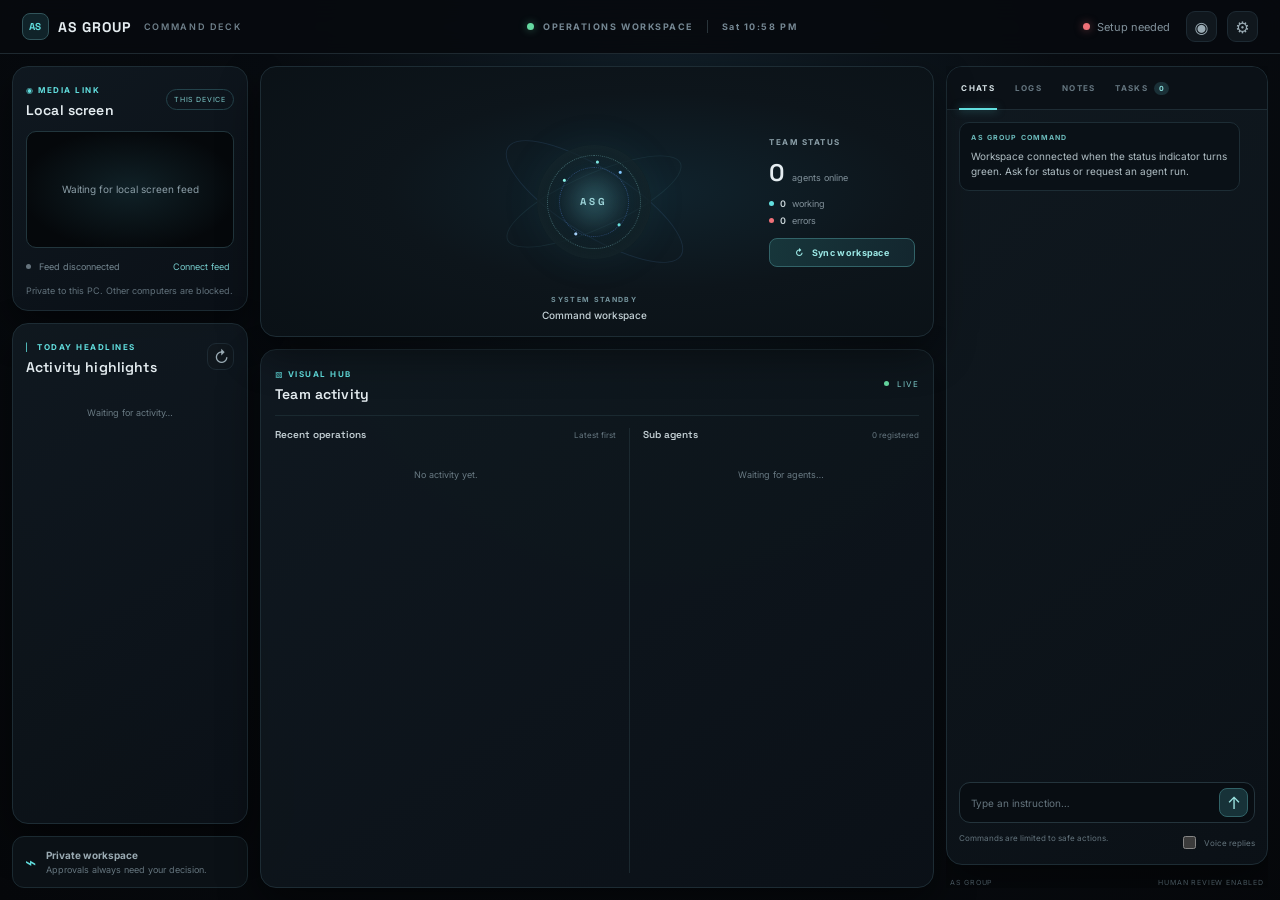
==== frontend/dashboard.html @ 1a02e199 "Deploy command center dashboard and agents" ====
<!doctype html>
<html lang="en">
<head>
<meta charset="utf-8">
<meta name="viewport" content="width=device-width, initial-scale=1">
<meta name="theme-color" content="#070b10">
<title>AS GROUP Command — Operations Deck</title>
<link rel="stylesheet" href="dash.css">
<link rel="preconnect" href="https://fonts.googleapis.com">
<link href="https://fonts.googleapis.com/css2?family=Space+Grotesk:wght@500;600;700&family=Inter:wght@400;500;600;700&display=swap" rel="stylesheet">
</head>
<body>
<header class="topbar">
  <div class="brand"><span class="brand-mark">AS</span><span>AS GROUP</span><i>COMMAND DECK</i></div>
  <div class="topbar-center"><span class="live-dot"></span><span>OPERATIONS WORKSPACE</span><span class="top-divider"></span><span id="systemClock">--:--</span></div>
  <div class="topbar-actions">
    <span class="connection"><span id="connDot" class="dot idle"></span><span id="connText">Connecting</span></span>
    <button id="micBtn" class="icon-button" title="Voice command" aria-label="Voice command">◉</button>
    <button id="settingsBtn" class="icon-button" title="Backend connection" aria-label="Backend connection">⚙</button>
  </div>
</header>

<div id="settings" class="settings-drawer hidden">
  <div class="drawer-title"><div><span class="eyebrow">CONNECTION</span><h2>Backend settings</h2></div><button id="closeSettings" class="icon-button" aria-label="Close settings">×</button></div>
  <label>Backend URL <input id="baseUrl" placeholder="http://127.0.0.1:8000"></label>
  <label>API token <input id="apiToken" type="password" placeholder="from config.yaml"></label>
  <button id="saveSettings" class="button-primary">Connect</button>
  <p class="hint">Screen previews only work from the backend PC itself. Other dashboard data can connect over your private network.</p>
</div>

<main class="dashboard">
  <aside class="left-column">
    <section class="panel screen-panel">
      <div class="section-heading"><div><span class="eyebrow">◉ MEDIA LINK</span><h2>Local screen</h2></div><span class="privacy-chip">THIS DEVICE</span></div>
      <div class="screen-preview"><img id="screenLive" alt="Live screen from this backend device"><div id="screenState" class="screen-state">Waiting for local screen feed</div></div>
      <div class="screen-toolbar"><span id="screenFeedState"><i class="tiny-dot"></i> Feed disconnected</span><button id="screenBtn" class="text-button">Connect feed</button></div>
      <p class="microcopy">Private to this PC. Other computers are blocked.</p>
    </section>

    <section class="panel headlines-panel">
      <div class="section-heading"><div><span class="eyebrow">▏ TODAY HEADLINES</span><h2>Activity highlights</h2></div><button id="refreshBtn" class="icon-button small" title="Refresh workspace" aria-label="Refresh workspace">↻</button></div>
      <div id="headlines" class="headlines-list"><div class="empty-small">Waiting for activity…</div></div>
    </section>

    <section class="privacy-note">
      <span class="privacy-icon">⌁</span><span><b>Private workspace</b><small>Approvals always need your decision.</small></span>
    </section>
  </aside>

  <section class="center-column">
    <section class="panel core-panel">
      <div id="agentNodes" class="agent-nodes" aria-label="Agent status nodes"></div>
      <div class="core-visual">
        <div class="orbit orbit-one"></div><div class="orbit orbit-two"></div>
        <div class="core-sphere"><div class="sphere-glow"></div><div class="sphere-points"></div><span>ASG</span></div>
        <div class="core-caption"><span id="coreStatus" class="eyebrow">SYSTEM STANDBY</span><strong id="coreHeadline">Command workspace</strong></div>
      </div>
      <div class="core-side">
        <span class="eyebrow">TEAM STATUS</span>
        <div class="core-count"><strong id="agentCount">0</strong><span>agents online</span></div>
        <div class="core-metrics"><span><i class="metric-dot active"></i><b id="workingCount">0</b> working</span><span><i class="metric-dot danger"></i><b id="errorCount">0</b> errors</span></div>
        <button id="syncBtn" class="button-primary">↻ &nbsp; Sync workspace</button>
      </div>
    </section>

    <section class="panel visual-hub">
      <div class="hub-header"><div><span class="eyebrow">▧ VISUAL HUB</span><h2>Team activity</h2></div><span class="live-label"><i class="tiny-dot"></i> LIVE</span></div>
      <div class="hub-grid">
        <section class="activity-section"><div class="subheading"><h3>Recent operations</h3><span>Latest first</span></div><div id="activity" class="activity-feed"><div class="empty-small">No activity yet.</div></div></section>
        <section class="agents-section"><div class="subheading"><h3>Sub agents</h3><span id="agentGridCount">0 registered</span></div><div id="agents" class="agent-grid"><div class="empty-small">Waiting for agents…</div></div></section>
      </div>
    </section>
  </section>

  <aside class="right-column">
    <section class="panel command-panel">
      <nav class="tabbar" aria-label="Workspace panels">
        <button class="tab active" data-tab="chats" aria-selected="true">CHATS</button>
        <button class="tab" data-tab="logs" aria-selected="false">LOGS</button>
        <button class="tab" data-tab="notes" aria-selected="false">NOTES</button>
        <button class="tab" data-tab="tasks" aria-selected="false">TASKS <span id="taskBadge" class="tab-count">0</span></button>
      </nav>

      <section id="view-chats" class="tab-view chat-view">
        <div id="chatMessages" class="chat-messages"><div class="chat-message assistant"><span class="message-tag">AS GROUP COMMAND</span><p>Workspace connected when the status indicator turns green. Ask for status or request an agent run.</p></div></div>
        <form id="commandForm" class="composer"><input id="commandInput" autocomplete="off" placeholder="Type an instruction…" aria-label="Command"><button type="submit" aria-label="Send command">↑</button></form>
        <div class="chat-footer"><span>Commands are limited to safe actions.</span><label><input type="checkbox" id="ttsToggle"> Voice replies</label></div>
      </section>

      <section id="view-logs" class="tab-view logs-view hidden"><div class="view-heading"><span class="eyebrow">SYSTEM LOG</span><h2>Recent events</h2></div><div id="logs" class="logs-feed"><div class="empty-small">No log entries.</div></div></section>

      <section id="view-notes" class="tab-view notes-view hidden"><div class="view-heading"><span class="eyebrow">PERSONAL SPACE</span><h2>Local notes</h2><p>Notes stay in this browser and are not sent to the backend.</p></div><textarea id="notesInput" placeholder="Keep a private note…"></textarea><div class="notes-footer"><span id="notesStatus">Saved on this device</span><button id="saveNotes" class="button-secondary">Save notes</button></div></section>

      <section id="view-tasks" class="tab-view tasks-view hidden"><div class="view-heading"><span class="eyebrow">REVIEW REQUIRED</span><h2>Approval queue</h2><p>Nothing here runs until you approve it.</p></div><div id="approvals"><div class="empty-small">Loading approvals…</div></div></section>
    </section>
    <div class="right-footer"><span>AS GROUP</span><span>HUMAN REVIEW ENABLED</span></div>
  </aside>
</main>

<div id="agentModal" class="agent-modal hidden" aria-hidden="true">
  <section class="agent-dialog" role="dialog" aria-modal="true" aria-labelledby="agentDetailName">
    <div class="detail-header"><div><span class="eyebrow">AGENT DETAILS</span><h2 id="agentDetailName">Agent</h2></div><button id="closeAgentDetail" class="icon-button" aria-label="Close agent details">×</button></div>
    <div class="detail-status"><span id="agentDetailDot" class="dot idle"></span><span id="agentDetailStatus">idle</span><span id="agentDetailLastRun"></span></div>
    <p id="agentDetailSummary" class="detail-summary"></p>
    <div class="detail-activity-heading"><h3>Recent activity</h3><span>Latest first</span></div>
    <div id="agentDetailActivity" class="detail-activity"><div class="empty-small">Loading activity…</div></div>
    <p class="pause-note">Pausing prevents future runs. A run already in progress may finish.</p>
    <div id="agentDetailError" class="detail-error hidden"></div>
    <button id="agentPauseBtn" class="button-primary pause-action">Pause agent</button>
  </section>
</div>

<script src="app.js"></script>
</body>
</html>
---- frontend/dash.css ----
:root{
  color-scheme:dark;--bg:#070a0e;--panel:#0d141a;--panel-2:#111b22;--line:#1d2a33;
  --line-bright:#29434a;--text:#e5edf1;--muted:#81919b;--faint:#52616b;
  --cyan:#62dfdf;--blue:#4e93f1;--green:#65d9a1;--amber:#ecb75f;--red:#f07178;
  --shadow:0 16px 42px #0007
}
*{box-sizing:border-box}
html,body{min-height:100%;margin:0}
body{background:radial-gradient(ellipse at 52% 15%,#11202a 0,#080c11 42%,#05070a 100%);color:var(--text);font:13px Inter,system-ui,sans-serif;overflow-x:hidden}
button,input,textarea{font:inherit}
button{color:inherit}
.topbar{height:54px;display:flex;align-items:center;justify-content:space-between;padding:0 22px;border-bottom:1px solid #1e2930;background:#070a0eed;position:sticky;top:0;z-index:10;backdrop-filter:blur(16px)}
.brand{display:flex;align-items:center;gap:9px;font:700 14px "Space Grotesk",sans-serif;letter-spacing:.07em;white-space:nowrap}
.brand-mark{display:grid;place-items:center;width:27px;height:27px;border:1px solid #31545a;background:#102329;color:var(--cyan);border-radius:8px;font-size:10px}
.brand i{font:600 9px Inter,sans-serif;letter-spacing:.18em;color:#6f808b;margin-left:4px}
.topbar-center{display:flex;align-items:center;gap:9px;color:#758793;font-size:9px;font-weight:700;letter-spacing:.17em}
.live-dot,.tiny-dot,.dot,.metric-dot{display:inline-block;width:7px;height:7px;border-radius:50%;background:var(--green);box-shadow:0 0 9px #65d9a177}
.top-divider{height:13px;border-left:1px solid #29343a;margin:0 5px}
.topbar-actions{display:flex;align-items:center;gap:10px;color:var(--muted)}
.connection{display:flex;align-items:center;gap:7px;font-size:11px;margin-right:6px}
.dot.idle{background:#697680;box-shadow:none}.dot.paused{background:var(--amber);box-shadow:0 0 7px #ecb75f66}.dot.working{background:var(--cyan);box-shadow:0 0 8px #62dfdf80;animation:pulse 1.4s infinite}.dot.error{background:var(--red);box-shadow:0 0 8px #f0717880}.dot.ok{background:var(--green)}
.icon-button{width:31px;height:31px;border:1px solid var(--line);border-radius:9px;background:#10171d;color:#9aabb4;cursor:pointer;font-size:16px;transition:.18s}
.icon-button:hover,.button-secondary:hover{border-color:#3d7073;color:var(--cyan)}
.icon-button.small{width:27px;height:27px;font-size:16px}
.dashboard{height:calc(100vh - 54px);min-height:660px;max-width:1920px;margin:auto;padding:12px;display:grid;grid-template-columns:minmax(205px,18.8%) minmax(390px,1fr) minmax(285px,25.6%);gap:12px}
.left-column,.center-column,.right-column{min-width:0;min-height:0;display:flex;flex-direction:column;gap:12px}
.panel{background:linear-gradient(145deg,#101920f5,#0b1117f5);border:1px solid #1d2c34;border-radius:16px;box-shadow:var(--shadow);overflow:hidden}
.screen-panel{padding:13px;flex:0 0 auto}
.section-heading,.hub-header,.drawer-title{display:flex;align-items:center;justify-content:space-between;gap:10px}
.eyebrow{font-size:8px;font-weight:700;letter-spacing:.19em;color:var(--cyan)}
h2,h3,p{margin:0}
.section-heading h2,.hub-header h2,.view-heading h2,.drawer-title h2{font:600 14px "Space Grotesk",sans-serif;letter-spacing:.01em;margin-top:5px}
.privacy-chip{font-size:7px;letter-spacing:.12em;padding:5px 7px;border:1px solid #23424a;border-radius:99px;color:#7dc9c9;white-space:nowrap}
.screen-preview{margin-top:12px;position:relative;aspect-ratio:16/9;min-height:110px;max-height:180px;background:radial-gradient(ellipse,#102127,#05080b 75%);border:1px solid #22363d;border-radius:10px;overflow:hidden;display:flex;align-items:center;justify-content:center}
.screen-preview img{display:none;width:100%;height:100%;object-fit:contain;background:#050607}
.screen-preview img.ready{display:block}
.screen-state{max-width:90%;text-align:center;color:#8b9da6;font-size:10px;line-height:1.5}
.screen-toolbar{display:flex;justify-content:space-between;align-items:center;margin-top:9px;color:#758791;font-size:9px}
.tiny-dot{width:5px;height:5px;margin-right:5px;vertical-align:1px;background:#65737d;box-shadow:none}
.screen-toolbar.connected .tiny-dot{background:var(--green);box-shadow:0 0 6px #65d9a177}
.text-button{border:0;background:none;color:#76cccc;cursor:pointer;font-size:9px;padding:4px}
.microcopy{color:#61717b;font-size:9px;line-height:1.45;margin-top:8px}
.headlines-panel{padding:13px;flex:1;min-height:140px;display:flex;flex-direction:column}
.headlines-list{overflow:auto;margin-top:11px}
.headline{padding:10px 0;border-top:1px solid #1b2930}
.headline:first-child{border-top:0;padding-top:2px}
.headline-title{font-size:9px;font-weight:700;text-transform:uppercase;letter-spacing:.08em;color:#b1c3ca;line-height:1.5}
.headline-meta{font-size:8px;letter-spacing:.08em;color:var(--cyan);margin-top:4px}
.headline p{font-size:9px;line-height:1.5;color:#7f909a;margin-top:5px;word-break:break-word}
.privacy-note{display:flex;align-items:center;gap:10px;border:1px solid #1b2a31;border-radius:12px;background:#0b1116;padding:12px;color:#9aaab2}
.privacy-icon{color:var(--cyan);font-size:19px}.privacy-note b,.privacy-note small{display:block}.privacy-note b{font-size:10px}.privacy-note small{font-size:9px;color:#65757e;margin-top:3px}
.core-panel{min-height:225px;flex:0 0 33%;position:relative;display:grid;grid-template-columns:minmax(105px,22%) 1fr minmax(130px,23%);align-items:center;padding:15px 18px;background:radial-gradient(ellipse at 58% 46%,#10232d 0,#0d151b 48%,#0a1116 100%)}
.agent-nodes{display:flex;flex-direction:column;gap:8px;z-index:1}
.agent-node{display:flex;align-items:center;gap:8px;border:1px solid #1d2b33;border-radius:8px;background:#0b1117d9;padding:8px 9px;color:#b0bec5;font-size:9px;min-width:0;box-shadow:0 5px 12px #0003}
.agent-node .dot{width:6px;height:6px;flex:0 0 auto}.agent-node span:last-child{overflow:hidden;text-overflow:ellipsis;white-space:nowrap}
.core-visual{height:100%;min-height:190px;display:flex;flex-direction:column;align-items:center;justify-content:center;position:relative;overflow:hidden}
.core-sphere{width:114px;height:114px;border-radius:50%;position:relative;display:grid;place-items:center;color:#a6d5d9;font:700 10px "Space Grotesk",sans-serif;letter-spacing:.28em;background:radial-gradient(circle at 50% 48%,#39616b66,#1730394d 42%,#0d171d 71%);box-shadow:inset 0 0 26px #66cbd01e,0 0 44px #338e9c13;isolation:isolate}
.core-sphere:before,.core-sphere:after{content:"";position:absolute;inset:10px;border:1px dotted #80c3c766;border-radius:50%;animation:rotate 26s linear infinite}
.core-sphere:after{inset:22px;border-color:#5b88e766;animation-direction:reverse;animation-duration:18s}
.sphere-glow{position:absolute;width:43px;height:43px;border-radius:50%;background:#5cdee31e;filter:blur(10px)}
.sphere-points{position:absolute;inset:0;border-radius:50%;background:radial-gradient(circle at 24% 31%,#8bf5e7 0 1px,transparent 2px),radial-gradient(circle at 73% 24%,#81c7ff 0 1px,transparent 2px),radial-gradient(circle at 72% 70%,#6ae5dc 0 1px,transparent 2px),radial-gradient(circle at 34% 78%,#a3cff8 0 1px,transparent 2px),radial-gradient(circle at 53% 15%,#7ee6e1 0 1px,transparent 2px)}
.orbit{position:absolute;border:1px solid #38677537;border-radius:50%;width:190px;height:55px;transform:rotate(-24deg)}
.orbit-two{width:205px;height:67px;transform:rotate(32deg);border-color:#426f9b36}
.core-caption{position:absolute;bottom:0;display:flex;flex-direction:column;align-items:center;gap:5px}
.core-caption .eyebrow{font-size:7px;color:#75949d}.core-caption strong{font:500 10px Inter,sans-serif;color:#c5d2d7}
.core-side{display:flex;flex-direction:column;align-items:flex-start;gap:10px;z-index:1}
.core-side .eyebrow{color:#8ca0a9;font-size:8px}
.core-count{display:flex;align-items:baseline;gap:7px}.core-count strong{font:600 24px "Space Grotesk",sans-serif}.core-count span{color:#81919a;font-size:9px}
.core-metrics{display:flex;flex-direction:column;gap:6px;color:#82919a;font-size:9px}.core-metrics span{display:flex;align-items:center;gap:6px}.core-metrics b{color:#cad5d9;font-weight:600}
.metric-dot{width:5px;height:5px;box-shadow:none}.metric-dot.active{background:var(--cyan)}.metric-dot.danger{background:var(--red)}
.button-primary,.button-secondary{border:1px solid #326368;background:linear-gradient(110deg,#17363b,#13262e);color:#9ce9e6;border-radius:8px;padding:8px 10px;font-size:9px;font-weight:700;cursor:pointer;letter-spacing:.035em;transition:.18s}
.button-primary:hover{border-color:var(--cyan);box-shadow:0 0 16px #62dfdf17}
.core-side .button-primary{width:100%;margin-top:2px}
.visual-hub{flex:1;min-height:0;display:flex;flex-direction:column;padding:14px}
.hub-header{padding-bottom:12px;border-bottom:1px solid #1a2930}.hub-header h2{font-size:14px}
.live-label{font-size:8px;letter-spacing:.13em;color:#7ccaca}.live-label .tiny-dot{background:var(--green)}
.hub-grid{flex:1;min-height:0;display:grid;grid-template-columns:minmax(0,1.08fr) minmax(0,.92fr);gap:13px;padding-top:12px}
.activity-section,.agents-section{display:flex;flex-direction:column;min-height:0;min-width:0}
.agents-section{border-left:1px solid #1b2930;padding-left:13px}
.subheading{display:flex;justify-content:space-between;align-items:baseline;gap:8px;margin-bottom:8px}
.subheading h3{font:600 10px "Space Grotesk",sans-serif;color:#c4d0d5}.subheading span{font-size:8px;color:#667780;white-space:nowrap}
.activity-feed,.logs-feed,.agent-grid{overflow:auto;min-height:0;scrollbar-color:#283a42 transparent;scrollbar-width:thin}
.activity-feed{flex:1}.activity-line{display:grid;grid-template-columns:52px minmax(0,1fr);gap:7px;padding:8px 0;border-bottom:1px solid #19262d;font-size:9px;line-height:1.45}
.activity-line:last-child{border-bottom:0}.activity-line time{color:#677984;font-size:8px;white-space:nowrap}.activity-line b{color:#a9bbc3;font-size:8px;letter-spacing:.025em}.activity-line p{color:#81929b;margin-top:3px;overflow-wrap:anywhere}
.k-error{color:var(--red)!important}.k-warn{color:var(--amber)!important}.k-ok{color:var(--green)!important}.k-approval{color:var(--cyan)!important}
.agent-grid{display:grid;grid-template-columns:1fr;gap:6px}
.agent-card{border:1px solid #1b2b33;border-radius:8px;background:#0a1117;padding:8px 9px;min-width:0;cursor:pointer;transition:border-color .16s,transform .16s}
.agent-card:hover,.agent-card:focus-visible{border-color:#47777d;transform:translateY(-1px);outline:none}
.agent-card.error{border-color:#61383d;background:#1b1115}
.agent-card-head{display:flex;align-items:center;gap:7px;font-size:9px;font-weight:600}.agent-card-head .dot{width:6px;height:6px;flex:0 0 auto}.agent-card-head span:last-child{overflow:hidden;text-overflow:ellipsis;white-space:nowrap}
.agent-card p{font-size:8px;line-height:1.4;color:#75868f;margin:6px 0 0 13px;display:-webkit-box;-webkit-line-clamp:2;-webkit-box-orient:vertical;overflow:hidden}
.agent-card time{display:block;color:#53636d;font-size:7px;margin:5px 0 0 13px}
.right-column{overflow:hidden}
.command-panel{flex:1;min-height:0;display:flex;flex-direction:column;border-radius:16px}
.tabbar{flex:0 0 43px;display:flex;align-items:stretch;padding:0 12px;border-bottom:1px solid #1e2c34;gap:16px;background:#0b1117}
.tab{position:relative;border:0;background:none;color:#667781;font-size:8px;font-weight:700;letter-spacing:.16em;cursor:pointer;padding:0 2px}
.tab:hover{color:#b5c6cc}.tab.active{color:#d7e3e7}.tab.active:after{content:"";height:2px;position:absolute;bottom:-1px;left:0;right:0;background:var(--cyan);box-shadow:0 0 8px #62dfdf88}
.tab-count{font-size:7px;letter-spacing:0;background:#1a3037;color:#8be1df;padding:2px 5px;border-radius:8px;margin-left:3px}
.tab-view{display:flex;flex-direction:column;min-height:0;flex:1}
.hidden{display:none!important}
.chat-view{padding:12px;gap:10px}
.chat-messages{flex:1;min-height:0;overflow:auto;display:flex;flex-direction:column;gap:10px;scrollbar-width:thin;scrollbar-color:#283a42 transparent}
.chat-message{max-width:95%;border:1px solid #1d2d35;background:#0a1117;border-radius:10px;padding:10px 11px;line-height:1.55;overflow-wrap:anywhere}
.chat-message.user{align-self:flex-end;background:#102025;border-color:#244448}.chat-message.assistant{align-self:flex-start}
.message-tag{display:block;color:#6bbabb;font-size:7px;font-weight:700;letter-spacing:.16em;margin-bottom:5px}.chat-message p{color:#b0bec4;font-size:10px;white-space:pre-wrap}
.chat-message .message-time{display:block;font-size:7px;color:#61727b;margin-top:6px;text-align:right}
.composer{display:flex;align-items:center;gap:8px;border:1px solid #24343c;border-radius:11px;background:#080d12;padding:5px 6px 5px 11px}
.composer:focus-within{border-color:#3a777b;box-shadow:0 0 0 2px #62dfdf10}
.composer input{min-width:0;flex:1;color:#e1ecef;background:none;border:0;outline:none;font-size:10px;padding:7px 0}.composer input::placeholder{color:#65757e}
.composer button{width:29px;height:29px;border:1px solid #316267;background:#173238;border-radius:8px;color:#9ce5e2;font-size:17px;cursor:pointer}
.chat-footer{display:flex;justify-content:space-between;gap:8px;color:#64747d;font-size:8px}.chat-footer label{display:flex;align-items:center;gap:5px;white-space:nowrap}.chat-footer input{accent-color:var(--cyan)}
.view-heading{padding:14px 14px 11px;border-bottom:1px solid #1c2a31}.view-heading h2{font-size:14px}.view-heading p{font-size:9px;color:#75858d;line-height:1.5;margin-top:6px}
.logs-feed{flex:1;padding:0 13px}.log-row{padding:9px 0;border-bottom:1px solid #1a272e;font-size:9px;line-height:1.45}.log-row time{display:block;color:#62737c;font-size:8px;margin-bottom:4px}.log-row b{color:#9fb0b7;margin-right:5px}.log-row p{color:#82929a;overflow-wrap:anywhere}
.notes-view{padding-bottom:12px}.notes-view textarea{flex:1;min-height:150px;resize:none;margin:12px 13px 0;padding:11px;border:1px solid #24343c;border-radius:9px;background:#080d12;color:#cedadd;font:10px/1.6 Inter,sans-serif;outline:none}.notes-view textarea:focus{border-color:#397378}.notes-footer{display:flex;align-items:center;justify-content:space-between;padding:9px 13px;color:#697a83;font-size:8px}.button-secondary{padding:7px 10px}
.tasks-view{overflow:hidden}.tasks-view #approvals{padding:11px;overflow:auto;min-height:0;flex:1}
.appr{border:1px solid #3c3a2c;background:#111611;border-radius:10px;padding:11px;margin-bottom:9px}
.appr h3{font:600 11px "Space Grotesk",sans-serif;color:#e1e8e6;line-height:1.4;overflow-wrap:anywhere}.appr .who{font-size:8px;color:#70818a;margin:5px 0 8px}
.appr pre{max-height:200px;overflow:auto;white-space:pre-wrap;word-break:break-word;background:#090e12;border:1px solid #1c2a30;border-radius:7px;padding:9px;color:#aab8bd;font:9px/1.55 Inter,sans-serif}
.appr .row{display:flex;gap:7px;margin-top:8px}.appr button{flex:1;border-radius:7px;padding:8px 5px;font-size:8px;font-weight:700;cursor:pointer}
.appr .yes{background:#14362d;border:1px solid #2d725d;color:#87e0b7}.appr .no{background:#271719;border:1px solid #63363a;color:#ed9ca1}.appr.ctrl{border-color:#803f46}.ctrlbox{padding:8px;margin-bottom:8px;border:1px solid #26343a;border-radius:7px;color:#adbdc3;font-size:9px}.ctrlbox code{color:var(--cyan)}.ctrlbox .why{color:#788991;margin-top:5px}.ctrlshot{width:100%;border-radius:7px;border:1px solid #26343a;margin:5px 0}
.empty-small{color:#697a83;font-size:9px;text-align:center;padding:19px 8px;line-height:1.5}
.right-footer{display:flex;justify-content:space-between;padding:1px 4px;color:#46545c;font-size:7px;letter-spacing:.12em}
.agent-modal{position:fixed;inset:0;z-index:30;display:grid;place-items:center;padding:18px;background:#020609c9;backdrop-filter:blur(8px)}
.agent-dialog{width:min(560px,100%);max-height:min(720px,90vh);display:flex;flex-direction:column;padding:18px;border:1px solid #29434a;border-radius:16px;background:linear-gradient(145deg,#101920,#0a1015);box-shadow:0 28px 90px #000c}
.detail-header{display:flex;align-items:center;justify-content:space-between}.detail-header h2{font:600 18px "Space Grotesk",sans-serif;margin-top:5px;overflow-wrap:anywhere}
.detail-status{display:flex;align-items:center;gap:7px;margin-top:12px;color:#aab9bf;font-size:10px;text-transform:capitalize}.detail-status #agentDetailLastRun{margin-left:auto;color:#667982;font-size:8px;text-transform:none}
.detail-summary{margin-top:10px;padding:10px;border:1px solid #1c2d34;border-radius:8px;background:#090f14;color:#90a2aa;font-size:10px;line-height:1.5;overflow-wrap:anywhere}
.detail-activity-heading{display:flex;align-items:baseline;justify-content:space-between;margin:16px 0 6px}.detail-activity-heading h3{font:600 11px "Space Grotesk",sans-serif}.detail-activity-heading span{font-size:8px;color:#65757e}
.detail-activity{min-height:80px;overflow:auto;border-top:1px solid #1b2930;border-bottom:1px solid #1b2930;padding:0 4px;scrollbar-width:thin;scrollbar-color:#283a42 transparent}
.detail-activity .activity-line{grid-template-columns:78px minmax(0,1fr)}
.pause-note{font-size:8px;color:#73838b;line-height:1.5;margin:10px 0}
.detail-error{padding:8px;margin-bottom:8px;border:1px solid #683940;border-radius:7px;background:#211216;color:#f0a1a4;font-size:9px}
.pause-action{align-self:flex-end;min-width:125px}
.settings-drawer{position:fixed;right:14px;top:63px;width:min(380px,calc(100vw - 28px));padding:16px;border:1px solid #2b4249;border-radius:14px;background:#0d151b;box-shadow:0 22px 70px #000b;z-index:20}
.drawer-title{margin-bottom:13px}.drawer-title h2{font-size:16px}.drawer-title .icon-button{font-size:20px}
.settings-drawer label{display:block;color:#99aab1;font-size:10px;margin:10px 0}.settings-drawer input{display:block;width:100%;margin-top:5px;padding:10px;border:1px solid #263840;border-radius:8px;background:#080d12;color:#e4ecee;outline:none}.settings-drawer input:focus{border-color:#478084}.settings-drawer .button-primary{margin-top:3px}.hint{color:#72818a;font-size:9px;line-height:1.5;margin-top:12px}.settings-drawer label+label{margin-top:12px}
#micBtn.listening{color:var(--red);border-color:#8d4147;animation:pulse 1s infinite}
@keyframes pulse{50%{opacity:.45}}
@keyframes rotate{to{transform:rotate(360deg)}}
@media(max-width:1100px){.dashboard{grid-template-columns:minmax(190px,27%) minmax(360px,1fr);height:auto;min-height:calc(100vh - 54px)}.right-column{grid-column:1/-1;min-height:520px}.command-panel{min-height:520px}.left-column{min-height:600px}.core-panel{flex-basis:250px}}
@media(max-width:720px){.topbar{padding:0 12px}.topbar-center{display:none}.brand{font-size:12px}.brand i{font-size:7px}.dashboard{display:flex;flex-direction:column;padding:8px;gap:9px}.center-column{order:0}.left-column{order:1;min-height:440px}.right-column{order:2;min-height:600px}.core-panel{min-height:230px;grid-template-columns:95px 1fr 116px;padding:10px}.agent-nodes{gap:5px}.agent-node{font-size:8px;padding:7px 6px;gap:5px}.core-sphere{width:90px;height:90px}.core-count strong{font-size:20px}.core-side{gap:7px}.core-side .button-primary{font-size:8px;padding:7px 4px}.visual-hub{height:480px}.hub-grid{grid-template-columns:minmax(0,1fr) minmax(0,.9fr);gap:8px}.agents-section{padding-left:8px}.activity-line{grid-template-columns:43px minmax(0,1fr);gap:4px}.left-column{display:grid;grid-template-columns:1fr 1fr;min-height:0}.screen-panel{grid-column:1/-1}.headlines-panel{min-height:220px}.privacy-note{align-self:stretch}.connection{font-size:9px}.topbar-actions{gap:5px}}
@media(max-width:440px){.brand{gap:6px}.brand-mark{width:24px;height:24px}.brand i{display:none}.core-panel{grid-template-columns:82px 1fr 100px}.core-sphere{width:78px;height:78px}.orbit{width:145px}.core-side .eyebrow{font-size:7px}.core-count{display:block}.core-count span{display:block;font-size:8px}.hub-grid{grid-template-columns:1fr}.agents-section{display:none}.activity-line{grid-template-columns:47px minmax(0,1fr)}.left-column{grid-template-columns:1fr}.screen-panel{grid-column:auto}.privacy-note{min-height:55px}.tabbar{gap:12px;padding:0 10px}.tab{font-size:7px}.command-panel{min-height:540px}.right-column{min-height:620px}}
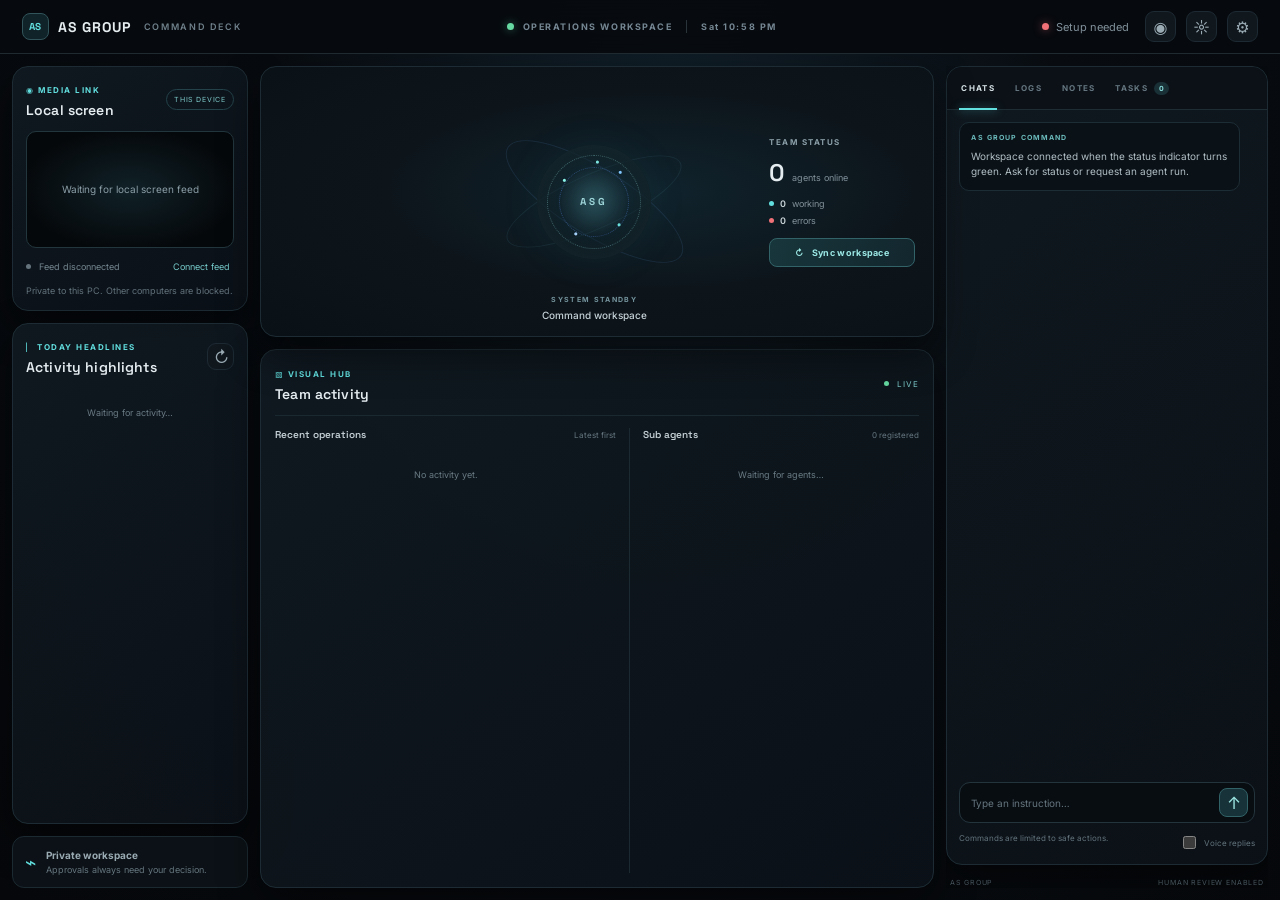
==== commit aeb97cb4: "Add dashboard theme toggle and PWA support" ====
--- a/frontend/dashboard.html
+++ b/frontend/dashboard.html
@@ -4,6 +4,10 @@
 <meta charset="utf-8">
 <meta name="viewport" content="width=device-width, initial-scale=1">
 <meta name="theme-color" content="#070b10">
+<meta name="description" content="AS GROUP Command operations dashboard">
+<link rel="manifest" href="manifest.webmanifest">
+<link rel="icon" href="icon.svg" type="image/svg+xml">
+<link rel="apple-touch-icon" href="icon.svg">
 <title>AS GROUP Command — Operations Deck</title>
 <link rel="stylesheet" href="dash.css">
 <link rel="preconnect" href="https://fonts.googleapis.com">
@@ -16,6 +20,7 @@
   <div class="topbar-actions">
     <span class="connection"><span id="connDot" class="dot idle"></span><span id="connText">Connecting</span></span>
     <button id="micBtn" class="icon-button" title="Voice command" aria-label="Voice command">◉</button>
+    <button id="themeBtn" class="icon-button" title="Switch to light theme" aria-label="Switch to light theme">☼</button>
     <button id="settingsBtn" class="icon-button" title="Backend connection" aria-label="Backend connection">⚙</button>
   </div>
 </header>
--- a/frontend/dash.css
+++ b/frontend/dash.css
@@ -140,3 +140,24 @@
 @media(max-width:1100px){.dashboard{grid-template-columns:minmax(190px,27%) minmax(360px,1fr);height:auto;min-height:calc(100vh - 54px)}.right-column{grid-column:1/-1;min-height:520px}.command-panel{min-height:520px}.left-column{min-height:600px}.core-panel{flex-basis:250px}}
 @media(max-width:720px){.topbar{padding:0 12px}.topbar-center{display:none}.brand{font-size:12px}.brand i{font-size:7px}.dashboard{display:flex;flex-direction:column;padding:8px;gap:9px}.center-column{order:0}.left-column{order:1;min-height:440px}.right-column{order:2;min-height:600px}.core-panel{min-height:230px;grid-template-columns:95px 1fr 116px;padding:10px}.agent-nodes{gap:5px}.agent-node{font-size:8px;padding:7px 6px;gap:5px}.core-sphere{width:90px;height:90px}.core-count strong{font-size:20px}.core-side{gap:7px}.core-side .button-primary{font-size:8px;padding:7px 4px}.visual-hub{height:480px}.hub-grid{grid-template-columns:minmax(0,1fr) minmax(0,.9fr);gap:8px}.agents-section{padding-left:8px}.activity-line{grid-template-columns:43px minmax(0,1fr);gap:4px}.left-column{display:grid;grid-template-columns:1fr 1fr;min-height:0}.screen-panel{grid-column:1/-1}.headlines-panel{min-height:220px}.privacy-note{align-self:stretch}.connection{font-size:9px}.topbar-actions{gap:5px}}
 @media(max-width:440px){.brand{gap:6px}.brand-mark{width:24px;height:24px}.brand i{display:none}.core-panel{grid-template-columns:82px 1fr 100px}.core-sphere{width:78px;height:78px}.orbit{width:145px}.core-side .eyebrow{font-size:7px}.core-count{display:block}.core-count span{display:block;font-size:8px}.hub-grid{grid-template-columns:1fr}.agents-section{display:none}.activity-line{grid-template-columns:47px minmax(0,1fr)}.left-column{grid-template-columns:1fr}.screen-panel{grid-column:auto}.privacy-note{min-height:55px}.tabbar{gap:12px;padding:0 10px}.tab{font-size:7px}.command-panel{min-height:540px}.right-column{min-height:620px}}
+
+:root[data-theme="light"]{color-scheme:light;--bg:#edf3f5;--panel:#fff;--panel-2:#f3f7f8;--line:#d5e0e4;--line-bright:#b9d0d4;--text:#17262d;--muted:#53666f;--faint:#788a91;--cyan:#087e83;--blue:#276ac2;--green:#18835a;--amber:#9b6507;--red:#bf3943;--shadow:0 12px 34px #19313b18}
+:root[data-theme="light"] body{background:radial-gradient(ellipse at 52% 15%,#e1f0f2 0,#f2f6f7 48%,#eaf0f2 100%);color:var(--text)}
+:root[data-theme="light"] .topbar{background:#f7fafbed;border-color:#d7e1e4}
+:root[data-theme="light"] .panel,:root[data-theme="light"] .command-panel,:root[data-theme="light"] .agent-dialog{background:linear-gradient(145deg,#fff,#f4f8f9);border-color:#d4e0e3}
+:root[data-theme="light"] .core-panel{background:radial-gradient(ellipse at 58% 46%,#e3f2f3 0,#f5f8f9 55%,#eef4f5 100%)}
+:root[data-theme="light"] .privacy-note,:root[data-theme="light"] .agent-card,:root[data-theme="light"] .agent-node,:root[data-theme="light"] .icon-button,:root[data-theme="light"] .settings-drawer{background:#f8fbfc;border-color:#d5e0e4;color:#334850}
+:root[data-theme="light"] .brand-mark{background:#e5f3f3;border-color:#b9d6d8}
+:root[data-theme="light"] .brand i,:root[data-theme="light"] .topbar-center,:root[data-theme="light"] .connection,:root[data-theme="light"] .microcopy,:root[data-theme="light"] .headline p,:root[data-theme="light"] .headline-meta,:root[data-theme="light"] .activity-line time,:root[data-theme="light"] .detail-activity-heading span,:root[data-theme="light"] .pause-note,:root[data-theme="light"] .right-footer,:root[data-theme="light"] .chat-footer,:root[data-theme="light"] .view-heading p,:root[data-theme="light"] .hint{color:#60747c}
+:root[data-theme="light"] .headline,:root[data-theme="light"] .activity-line,:root[data-theme="light"] .detail-activity,:root[data-theme="light"] .subheading,:root[data-theme="light"] .tabbar{border-color:#dce5e8}
+:root[data-theme="light"] .headline-title,:root[data-theme="light"] .activity-line b,:root[data-theme="light"] .subheading h3,:root[data-theme="light"] .tab,:root[data-theme="light"] .core-caption strong,:root[data-theme="light"] .core-count strong,:root[data-theme="light"] .core-metrics b{color:#24383f}
+:root[data-theme="light"] .core-caption .eyebrow,:root[data-theme="light"] .core-side .eyebrow,:root[data-theme="light"] .core-metrics,:root[data-theme="light"] .core-count span,:root[data-theme="light"] .tab:not(.active){color:#63777f}
+:root[data-theme="light"] .core-sphere{background:radial-gradient(circle at 50% 48%,#9dc8ce88,#e2eff1 48%,#d7e6e9 76%);color:#285761}
+:root[data-theme="light"] .orbit{border-color:#49818a37}
+:root[data-theme="light"] .screen-preview{background:radial-gradient(ellipse,#e3f0f1,#f7fafb 75%);border-color:#d4e1e4}
+:root[data-theme="light"] .screen-preview img{background:#e8eff1}
+:root[data-theme="light"] .settings-drawer input,:root[data-theme="light"] .composer input,:root[data-theme="light"] textarea{background:#fff;border-color:#d2dfe3;color:#24383f}
+:root[data-theme="light"] .chat-message.assistant,:root[data-theme="light"] .chat-message.user,:root[data-theme="light"] .logs-feed,:root[data-theme="light"] .tab-view{color:#31464e}
+:root[data-theme="light"] .agent-modal{background:#24343b66}
+:root[data-theme="light"] .privacy-chip{background:#e8f5f5;color:#286d72;border-color:#c6e0e2}
+:root[data-theme="light"] .button-secondary{background:#f5f9fa;border-color:#cfdee2;color:#34535b}
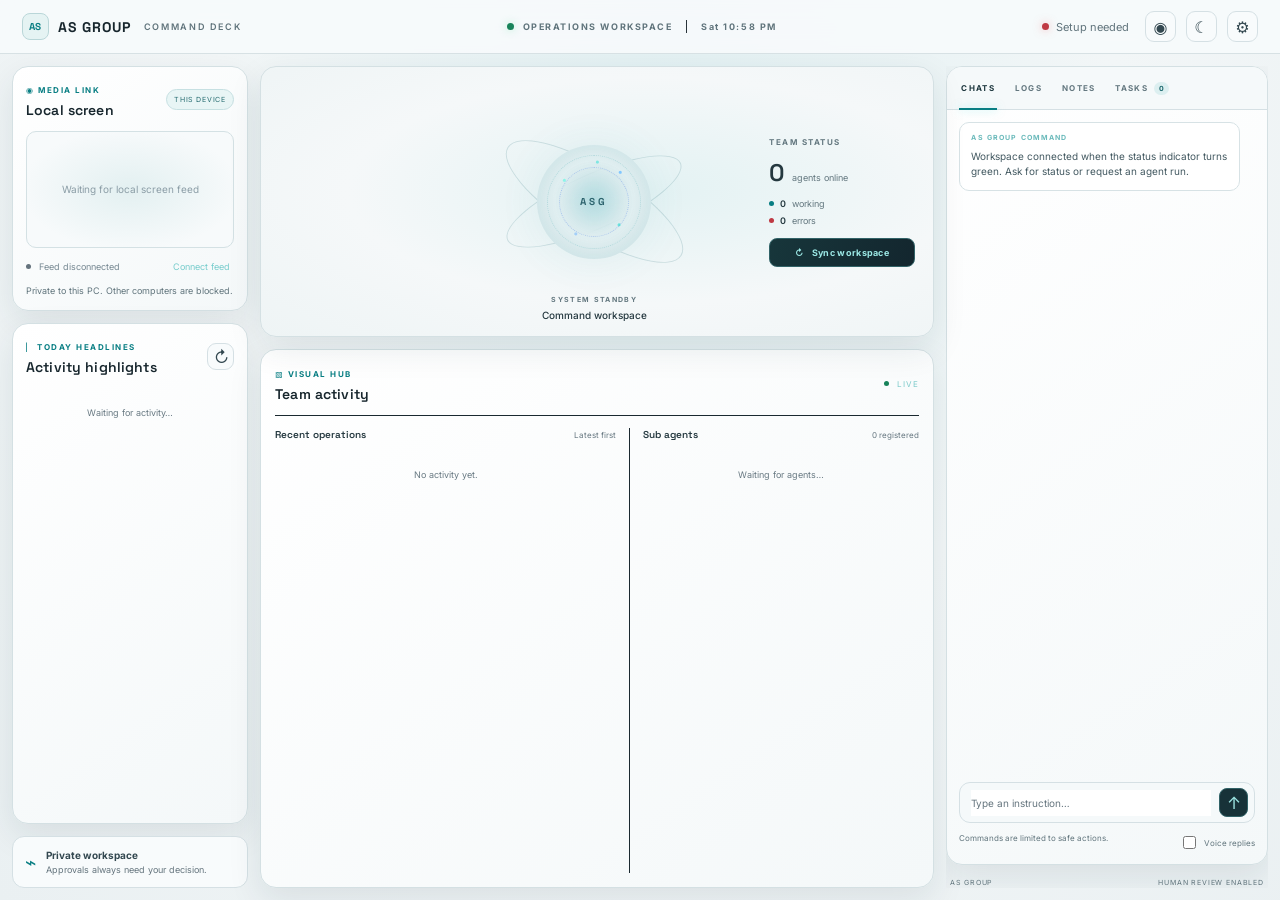
==== commit 4885e342: "Add file-driven agents and run-now controls" ====
--- a/frontend/dashboard.html
+++ b/frontend/dashboard.html
@@ -111,7 +111,7 @@
     <div id="agentDetailActivity" class="detail-activity"><div class="empty-small">Loading activity…</div></div>
     <p class="pause-note">Pausing prevents future runs. A run already in progress may finish.</p>
     <div id="agentDetailError" class="detail-error hidden"></div>
-    <button id="agentPauseBtn" class="button-primary pause-action">Pause agent</button>
+    <div class="agent-actions"><button id="agentRunBtn" class="button-secondary">Run now</button><button id="agentPauseBtn" class="button-primary">Pause agent</button></div>
   </section>
 </div>
 
--- a/frontend/dash.css
+++ b/frontend/dash.css
@@ -130,7 +130,7 @@
 .detail-activity .activity-line{grid-template-columns:78px minmax(0,1fr)}
 .pause-note{font-size:8px;color:#73838b;line-height:1.5;margin:10px 0}
 .detail-error{padding:8px;margin-bottom:8px;border:1px solid #683940;border-radius:7px;background:#211216;color:#f0a1a4;font-size:9px}
-.pause-action{align-self:flex-end;min-width:125px}
+.agent-actions{display:flex;align-self:flex-end;gap:8px;margin-top:2px}.agent-actions button{min-width:105px}
 .settings-drawer{position:fixed;right:14px;top:63px;width:min(380px,calc(100vw - 28px));padding:16px;border:1px solid #2b4249;border-radius:14px;background:#0d151b;box-shadow:0 22px 70px #000b;z-index:20}
 .drawer-title{margin-bottom:13px}.drawer-title h2{font-size:16px}.drawer-title .icon-button{font-size:20px}
 .settings-drawer label{display:block;color:#99aab1;font-size:10px;margin:10px 0}.settings-drawer input{display:block;width:100%;margin-top:5px;padding:10px;border:1px solid #263840;border-radius:8px;background:#080d12;color:#e4ecee;outline:none}.settings-drawer input:focus{border-color:#478084}.settings-drawer .button-primary{margin-top:3px}.hint{color:#72818a;font-size:9px;line-height:1.5;margin-top:12px}.settings-drawer label+label{margin-top:12px}
@@ -161,3 +161,21 @@
 :root[data-theme="light"] .agent-modal{background:#24343b66}
 :root[data-theme="light"] .privacy-chip{background:#e8f5f5;color:#286d72;border-color:#c6e0e2}
 :root[data-theme="light"] .button-secondary{background:#f5f9fa;border-color:#cfdee2;color:#34535b}
+:root[data-theme="light"] .tabbar,:root[data-theme="light"] .composer,:root[data-theme="light"] .detail-summary,:root[data-theme="light"] .notes-view textarea{background:#f5f9fa;border-color:#d5e0e4}
+:root[data-theme="light"] .chat-message{background:#fff;border-color:#d7e2e5}
+:root[data-theme="light"] .chat-message.user{background:#e7f4f4;border-color:#c5e0e2}
+:root[data-theme="light"] .chat-message p,:root[data-theme="light"] .chat-message .message-time,:root[data-theme="light"] .log-row p,:root[data-theme="light"] .log-row time,:root[data-theme="light"] .log-row b,:root[data-theme="light"] .detail-summary,:root[data-theme="light"] .detail-status{color:#435961}
+:root[data-theme="light"] .tab.active{color:#1b353c}
+:root[data-theme="light"] .tab-count{background:#dceff0;color:#17656a}
+:root[data-theme="light"] .agent-card p,:root[data-theme="light"] .agent-card time{color:#61757d}
+:root[data-theme="light"] .agent-card.error{background:#fff1f1;border-color:#edc5c7}
+:root[data-theme="light"] .appr{background:#fff;border-color:#d9d8c7}
+:root[data-theme="light"] .appr h3{color:#24383f}
+:root[data-theme="light"] .appr pre{background:#f5f8f9;border-color:#dce5e8;color:#455960}
+:root[data-theme="light"] .appr .yes{background:#e5f5ed;border-color:#b7ddc9;color:#216d49}
+:root[data-theme="light"] .appr .no{background:#fff0f0;border-color:#ecc6c8;color:#a1333b}
+:root[data-theme="light"] .ctrlbox{background:#f5f9fa;border-color:#d5e0e4;color:#435961}
+:root[data-theme="light"] .detail-summary{background:#f5f9fa}
+:root[data-theme="light"] .detail-status #agentDetailLastRun,:root[data-theme="light"] .detail-activity-heading span{color:#60747c}
+:root[data-theme="light"] .detail-activity{scrollbar-color:#bdcbd0 transparent}
+:root[data-theme="light"] .detail-error{background:#fff1f1;border-color:#edc5c7;color:#a1333b}
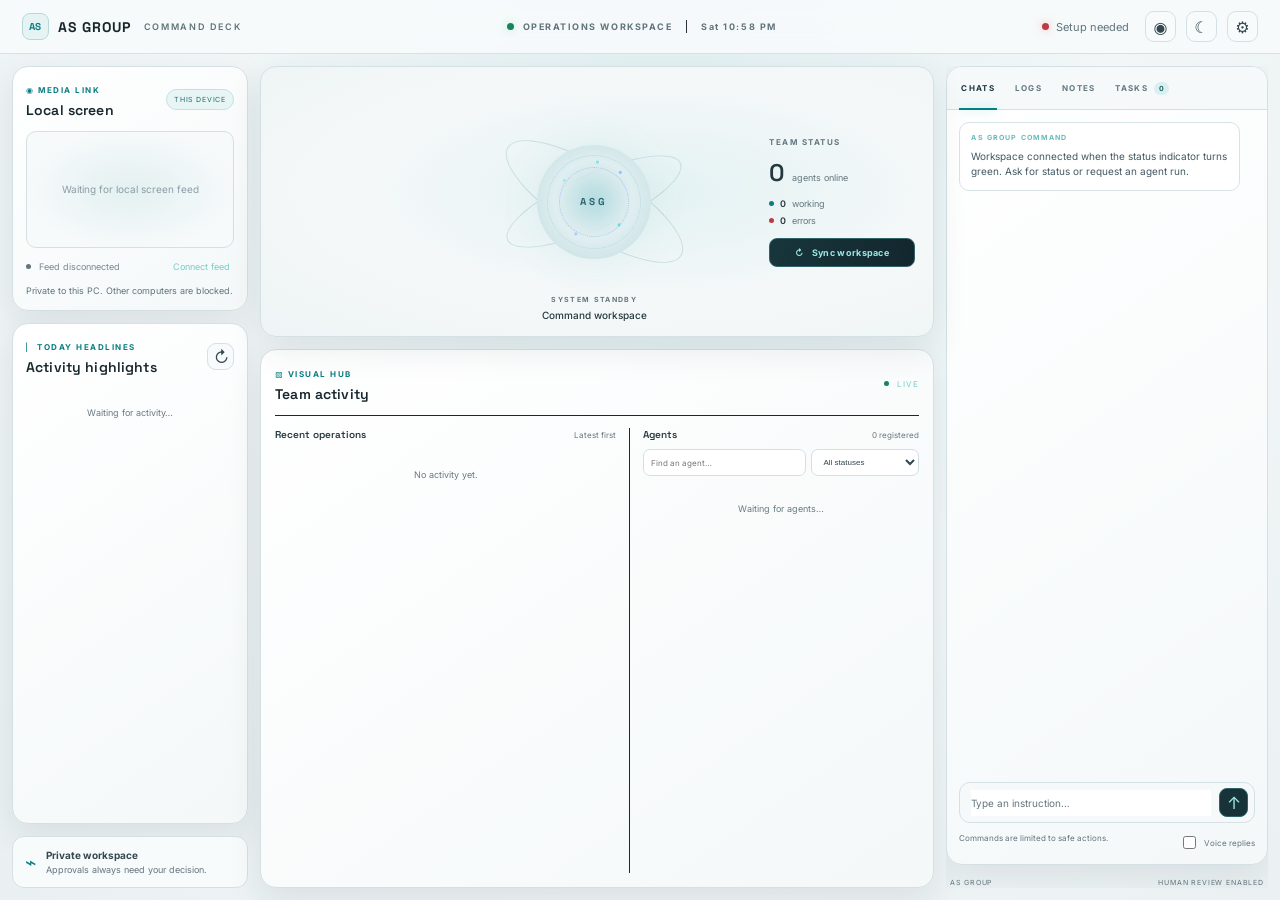
==== commit 2e559d93: "Add expense tracking and agent filters" ====
--- a/frontend/dashboard.html
+++ b/frontend/dashboard.html
@@ -72,7 +72,7 @@
       <div class="hub-header"><div><span class="eyebrow">▧ VISUAL HUB</span><h2>Team activity</h2></div><span class="live-label"><i class="tiny-dot"></i> LIVE</span></div>
       <div class="hub-grid">
         <section class="activity-section"><div class="subheading"><h3>Recent operations</h3><span>Latest first</span></div><div id="activity" class="activity-feed"><div class="empty-small">No activity yet.</div></div></section>
-        <section class="agents-section"><div class="subheading"><h3>Sub agents</h3><span id="agentGridCount">0 registered</span></div><div id="agents" class="agent-grid"><div class="empty-small">Waiting for agents…</div></div></section>
+        <section class="agents-section"><div class="subheading"><h3>Agents</h3><span id="agentGridCount">0 registered</span></div><div class="agent-tools"><input id="agentSearch" type="search" placeholder="Find an agent…" aria-label="Search agents"><select id="agentStatusFilter" aria-label="Filter agents by status"><option value="all">All statuses</option><option value="working">Working</option><option value="idle">Idle</option><option value="paused">Paused</option><option value="error">Error</option></select></div><div id="agents" class="agent-grid"><div class="empty-small">Waiting for agents…</div></div></section>
       </div>
     </section>
   </section>
--- a/frontend/dash.css
+++ b/frontend/dash.css
@@ -79,6 +79,9 @@
 .agents-section{border-left:1px solid #1b2930;padding-left:13px}
 .subheading{display:flex;justify-content:space-between;align-items:baseline;gap:8px;margin-bottom:8px}
 .subheading h3{font:600 10px "Space Grotesk",sans-serif;color:#c4d0d5}.subheading span{font-size:8px;color:#667780;white-space:nowrap}
+.agent-tools{display:grid;grid-template-columns:minmax(0,1fr) 108px;gap:5px;margin-bottom:7px}
+.agent-tools input,.agent-tools select{min-width:0;width:100%;padding:7px;border:1px solid #24343c;border-radius:7px;background:#080d12;color:#b8c6cb;font-size:8px;outline:none}
+.agent-tools input:focus,.agent-tools select:focus{border-color:#397378}
 .activity-feed,.logs-feed,.agent-grid{overflow:auto;min-height:0;scrollbar-color:#283a42 transparent;scrollbar-width:thin}
 .activity-feed{flex:1}.activity-line{display:grid;grid-template-columns:52px minmax(0,1fr);gap:7px;padding:8px 0;border-bottom:1px solid #19262d;font-size:9px;line-height:1.45}
 .activity-line:last-child{border-bottom:0}.activity-line time{color:#677984;font-size:8px;white-space:nowrap}.activity-line b{color:#a9bbc3;font-size:8px;letter-spacing:.025em}.activity-line p{color:#81929b;margin-top:3px;overflow-wrap:anywhere}
@@ -179,3 +182,5 @@
 :root[data-theme="light"] .detail-status #agentDetailLastRun,:root[data-theme="light"] .detail-activity-heading span{color:#60747c}
 :root[data-theme="light"] .detail-activity{scrollbar-color:#bdcbd0 transparent}
 :root[data-theme="light"] .detail-error{background:#fff1f1;border-color:#edc5c7;color:#a1333b}
+:root[data-theme="light"] .agent-tools input,:root[data-theme="light"] .agent-tools select{background:#fff;border-color:#d2dfe3;color:#31464e}
+@media(max-width:440px){.visual-hub{height:auto;min-height:0}.hub-grid{flex:none;display:flex;flex-direction:column}.activity-section{min-height:240px}.agents-section{display:flex;min-height:260px;border-left:0;border-top:1px solid #1b2930;padding:10px 0 0}.agent-grid{max-height:340px}}
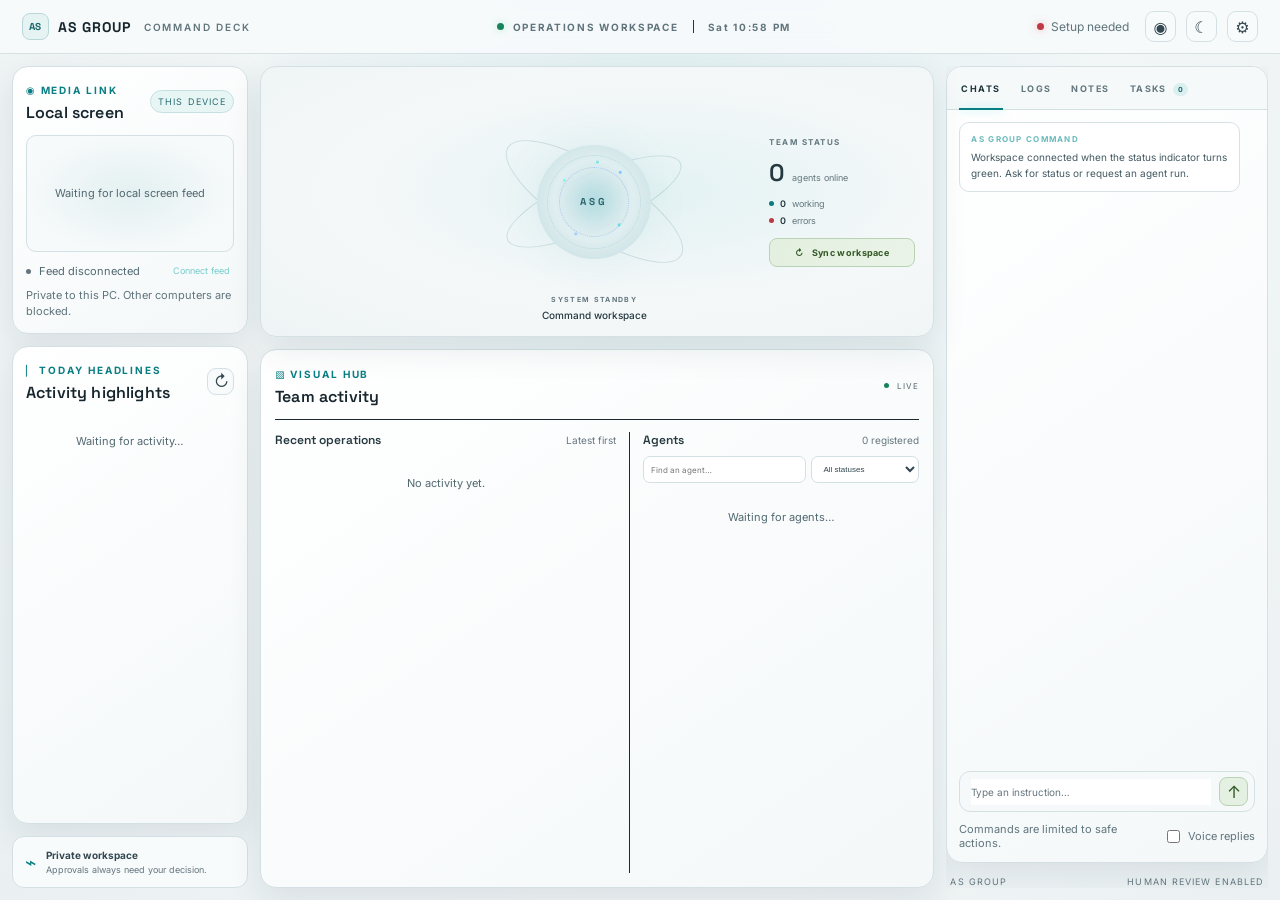
==== commit 0e9015df: "Add shared SQLite notes and responsive light theme" ====
--- a/frontend/dashboard.html
+++ b/frontend/dashboard.html
@@ -94,7 +94,7 @@
 
       <section id="view-logs" class="tab-view logs-view hidden"><div class="view-heading"><span class="eyebrow">SYSTEM LOG</span><h2>Recent events</h2></div><div id="logs" class="logs-feed"><div class="empty-small">No log entries.</div></div></section>
 
-      <section id="view-notes" class="tab-view notes-view hidden"><div class="view-heading"><span class="eyebrow">PERSONAL SPACE</span><h2>Local notes</h2><p>Notes stay in this browser and are not sent to the backend.</p></div><textarea id="notesInput" placeholder="Keep a private note…"></textarea><div class="notes-footer"><span id="notesStatus">Saved on this device</span><button id="saveNotes" class="button-secondary">Save notes</button></div></section>
+      <section id="view-notes" class="tab-view notes-view hidden"><div class="view-heading"><span class="eyebrow">PERSONAL SPACE</span><h2>Shared notes</h2><p>Notes sync to the backend’s local SQLite database for your authenticated devices.</p></div><textarea id="notesInput" placeholder="Keep a private note…"></textarea><div class="notes-footer"><span id="notesStatus">Saved on this device</span><button id="saveNotes" class="button-secondary">Save notes</button></div></section>
 
       <section id="view-tasks" class="tab-view tasks-view hidden"><div class="view-heading"><span class="eyebrow">REVIEW REQUIRED</span><h2>Approval queue</h2><p>Nothing here runs until you approve it.</p></div><div id="approvals"><div class="empty-small">Loading approvals…</div></div></section>
     </section>
@@ -109,6 +109,8 @@
     <p id="agentDetailSummary" class="detail-summary"></p>
     <div class="detail-activity-heading"><h3>Recent activity</h3><span>Latest first</span></div>
     <div id="agentDetailActivity" class="detail-activity"><div class="empty-small">Loading activity…</div></div>
+    <div class="detail-activity-heading run-history-heading"><h3>Recent runs</h3><span>Result · duration</span></div>
+    <div id="agentRunHistory" class="run-history"><div class="empty-small">Loading run history…</div></div>
     <p class="pause-note">Pausing prevents future runs. A run already in progress may finish.</p>
     <div id="agentDetailError" class="detail-error hidden"></div>
     <div class="agent-actions"><button id="agentRunBtn" class="button-secondary">Run now</button><button id="agentPauseBtn" class="button-primary">Pause agent</button></div>
--- a/frontend/dash.css
+++ b/frontend/dash.css
@@ -131,6 +131,12 @@
 .detail-activity-heading{display:flex;align-items:baseline;justify-content:space-between;margin:16px 0 6px}.detail-activity-heading h3{font:600 11px "Space Grotesk",sans-serif}.detail-activity-heading span{font-size:8px;color:#65757e}
 .detail-activity{min-height:80px;overflow:auto;border-top:1px solid #1b2930;border-bottom:1px solid #1b2930;padding:0 4px;scrollbar-width:thin;scrollbar-color:#283a42 transparent}
 .detail-activity .activity-line{grid-template-columns:78px minmax(0,1fr)}
+.run-history{max-height:180px;overflow:auto;border-top:1px solid #1b2930;padding:0 4px;scrollbar-width:thin;scrollbar-color:#283a42 transparent}
+.run-line{padding:7px 0;border-bottom:1px solid #1b2930}.run-line:last-child{border-bottom:0}
+.run-meta{display:flex;align-items:center;gap:8px;font-size:8px;color:#71828b}.run-meta time{margin-left:auto}
+.run-status{text-transform:uppercase;letter-spacing:.08em;font-weight:700;color:var(--green)}.run-status.error{color:var(--red)}.run-status.working{color:var(--cyan)}
+.run-line p{font-size:9px;line-height:1.45;color:#98a9b0;margin-top:4px;overflow-wrap:anywhere}
+.run-history-heading{margin-top:12px}
 .pause-note{font-size:8px;color:#73838b;line-height:1.5;margin:10px 0}
 .detail-error{padding:8px;margin-bottom:8px;border:1px solid #683940;border-radius:7px;background:#211216;color:#f0a1a4;font-size:9px}
 .agent-actions{display:flex;align-self:flex-end;gap:8px;margin-top:2px}.agent-actions button{min-width:105px}
@@ -181,6 +187,25 @@
 :root[data-theme="light"] .detail-summary{background:#f5f9fa}
 :root[data-theme="light"] .detail-status #agentDetailLastRun,:root[data-theme="light"] .detail-activity-heading span{color:#60747c}
 :root[data-theme="light"] .detail-activity{scrollbar-color:#bdcbd0 transparent}
+:root[data-theme="light"] .run-history{border-color:#dce5e8;scrollbar-color:#bdcbd0 transparent}
+:root[data-theme="light"] .run-line{border-color:#dce5e8}
+:root[data-theme="light"] .run-meta,:root[data-theme="light"] .run-line p{color:#526870}
 :root[data-theme="light"] .detail-error{background:#fff1f1;border-color:#edc5c7;color:#a1333b}
 :root[data-theme="light"] .agent-tools input,:root[data-theme="light"] .agent-tools select{background:#fff;border-color:#d2dfe3;color:#31464e}
 @media(max-width:440px){.visual-hub{height:auto;min-height:0}.hub-grid{flex:none;display:flex;flex-direction:column}.activity-section{min-height:240px}.agents-section{display:flex;min-height:260px;border-left:0;border-top:1px solid #1b2930;padding:10px 0 0}.agent-grid{max-height:340px}}
+
+body{font-size:14px}
+.topbar-center{font-size:10px}.brand i{font-size:10px}.connection{font-size:12px}
+.eyebrow{font-size:10px}.section-heading h2,.hub-header h2,.view-heading h2,.drawer-title h2{font-size:16px}
+.privacy-chip{font-size:9px}.screen-state,.screen-toolbar,.microcopy{font-size:11px}
+.headline-title{font-size:11px}.headline-meta{font-size:10px}.headline p{font-size:11px}
+.subheading h3{font-size:12px}.subheading span,.activity-line,.agent-card-head,.chat-message p,.settings-drawer label{font-size:10px}
+.activity-line p,.agent-card p,.view-heading p,.chat-footer,.appr pre,.appr h3,.ctrlbox,.detail-summary,.run-line p{font-size:11px}
+.agent-card time,.right-footer,.notes-footer,.detail-activity-heading span,.run-meta{font-size:9px}
+.tab{font-size:9px}.empty-small{font-size:11px}.message-tag{font-size:8px}
+:root[data-theme="light"] .live-label,:root[data-theme="light"] .screen-toolbar,:root[data-theme="light"] .screen-state,:root[data-theme="light"] .empty-small{color:#526870}
+:root[data-theme="light"] .button-primary{background:linear-gradient(110deg,#e3efdf,#eaf3e8);border-color:#b9d2b3;color:#315823}
+:root[data-theme="light"] .composer button{background:#e4f0e2;border-color:#b9d2b3;color:#315823}
+:root[data-theme="light"] .brand-mark{color:#17656a}
+@media(max-width:720px){.section-heading h2,.hub-header h2{font-size:17px}.activity-line,.agent-card-head,.chat-message p{font-size:11px}.dashboard{min-height:0}}
+@media(max-width:440px){.brand{font-size:14px}.eyebrow{font-size:9px}.activity-line p,.agent-card p{font-size:10px}.agent-card time,.right-footer{font-size:9px}.agent-tools{grid-template-columns:minmax(0,1fr) 105px}.agent-tools input,.agent-tools select{font-size:10px}}
